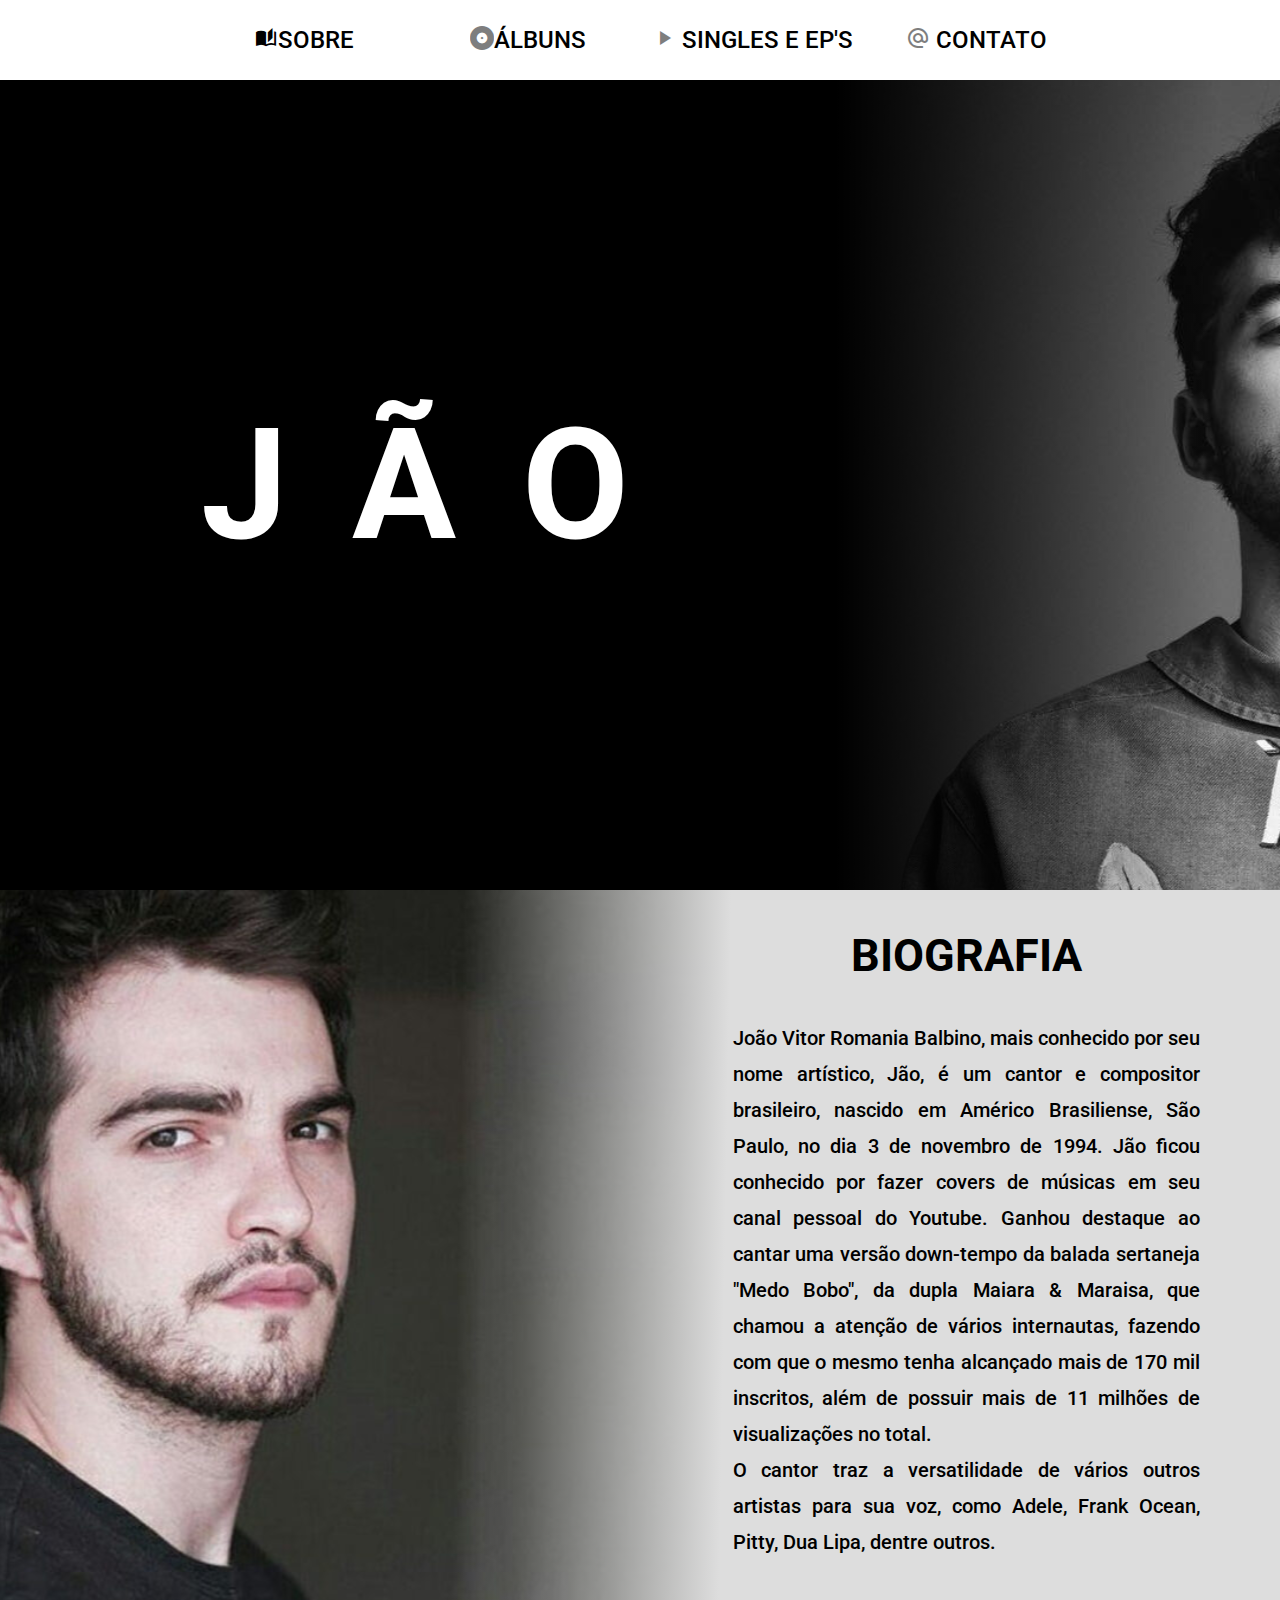
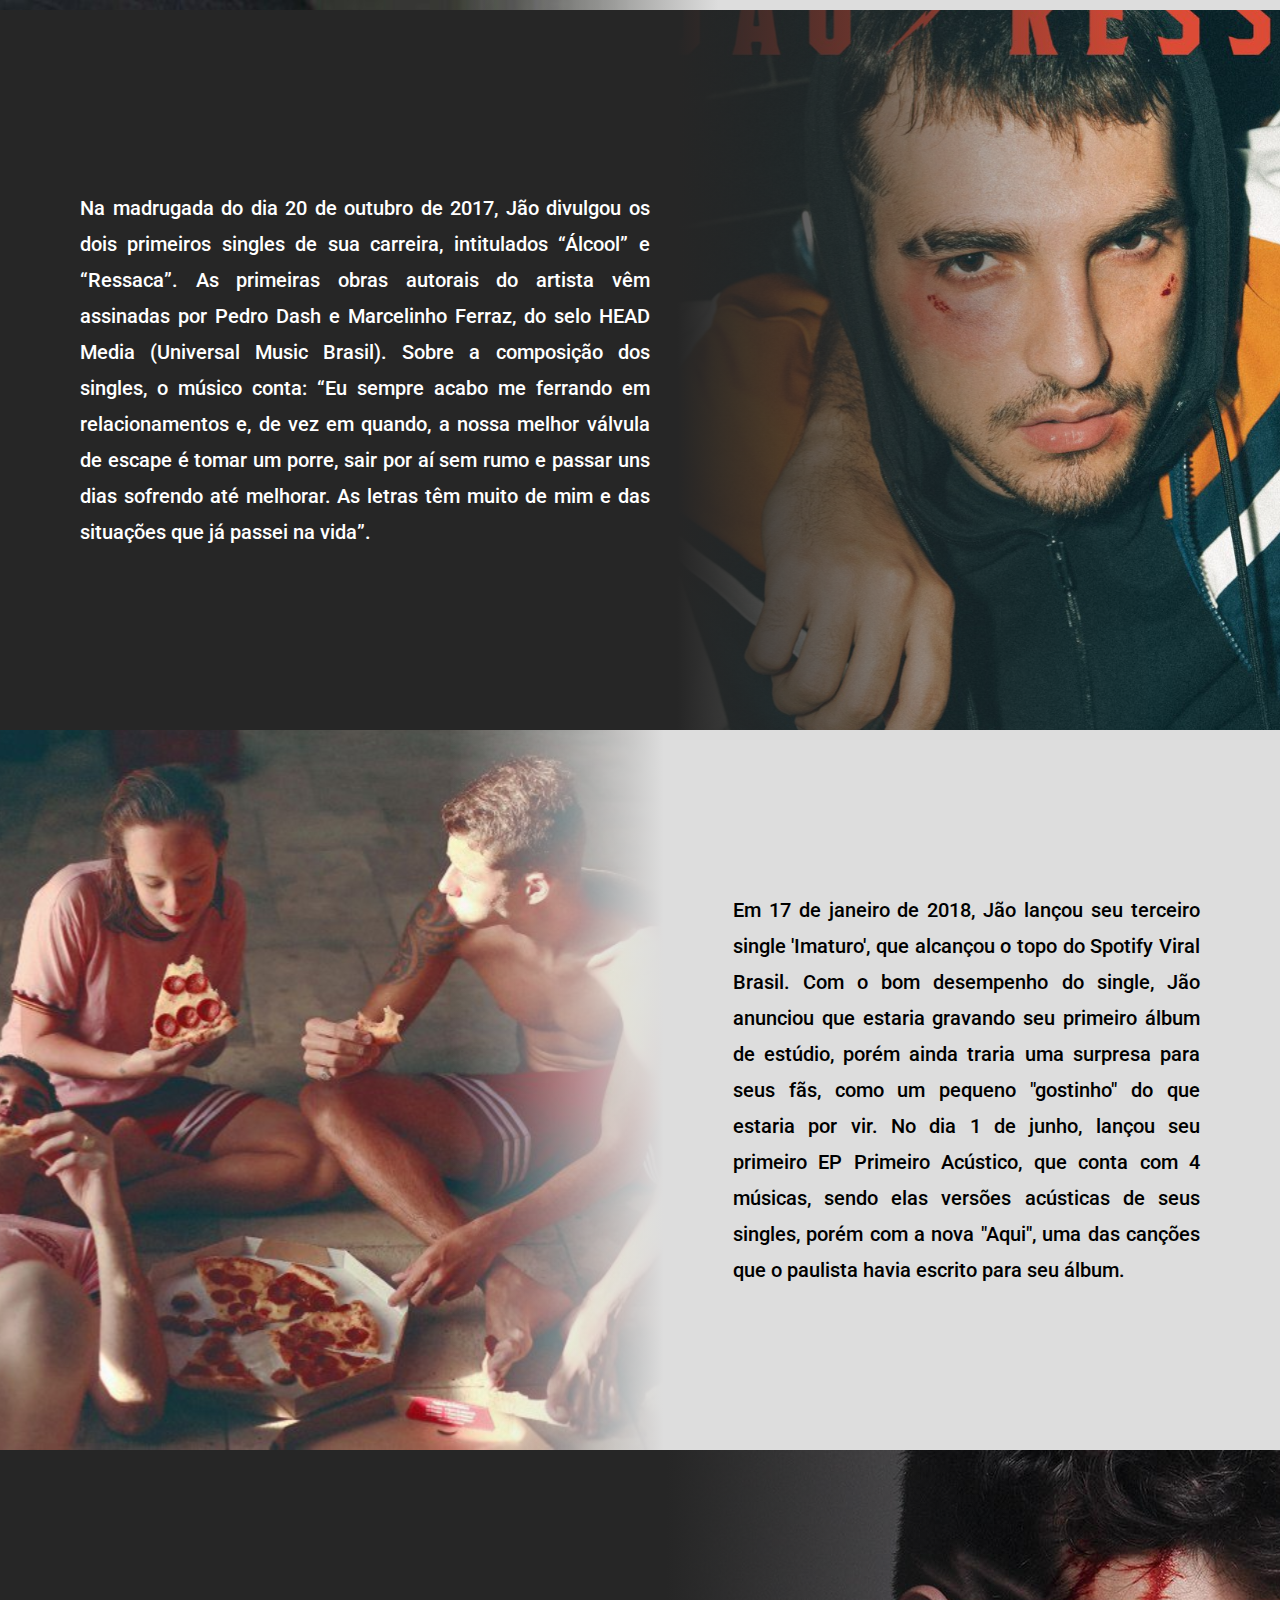
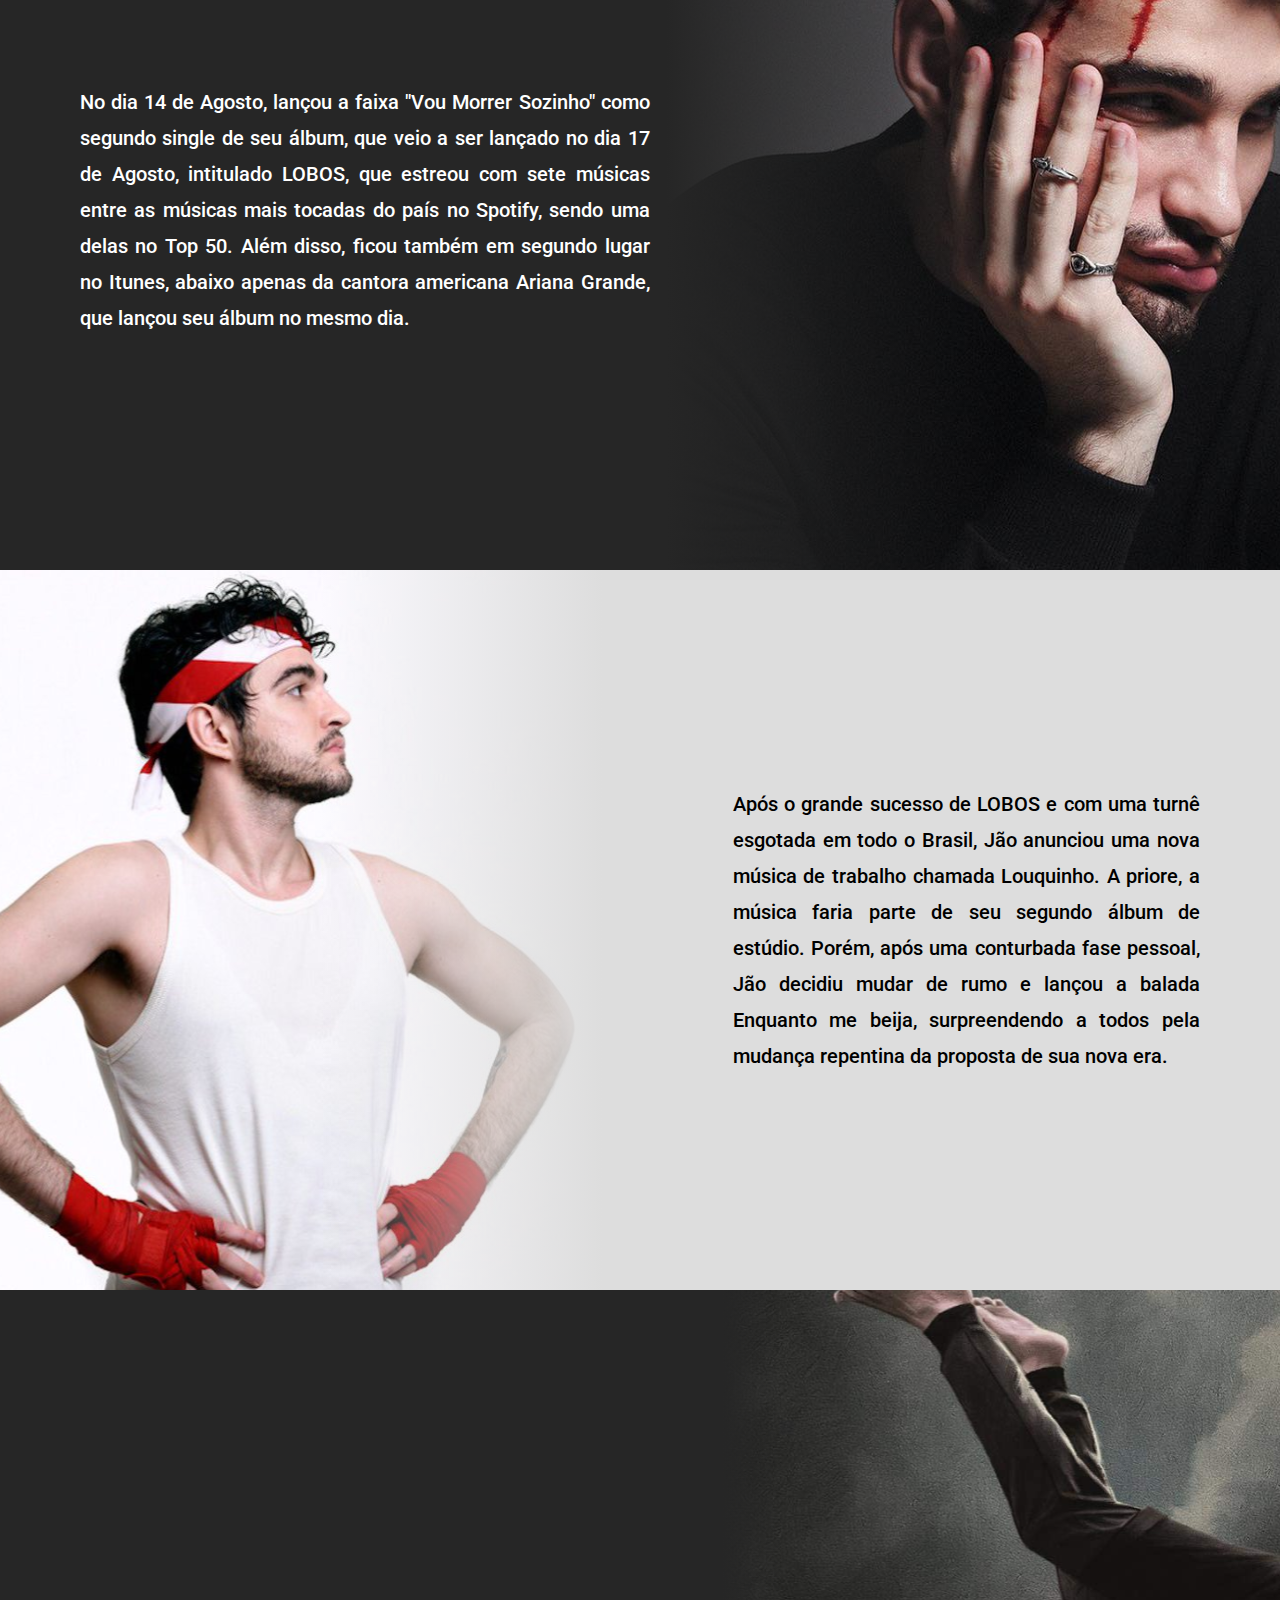
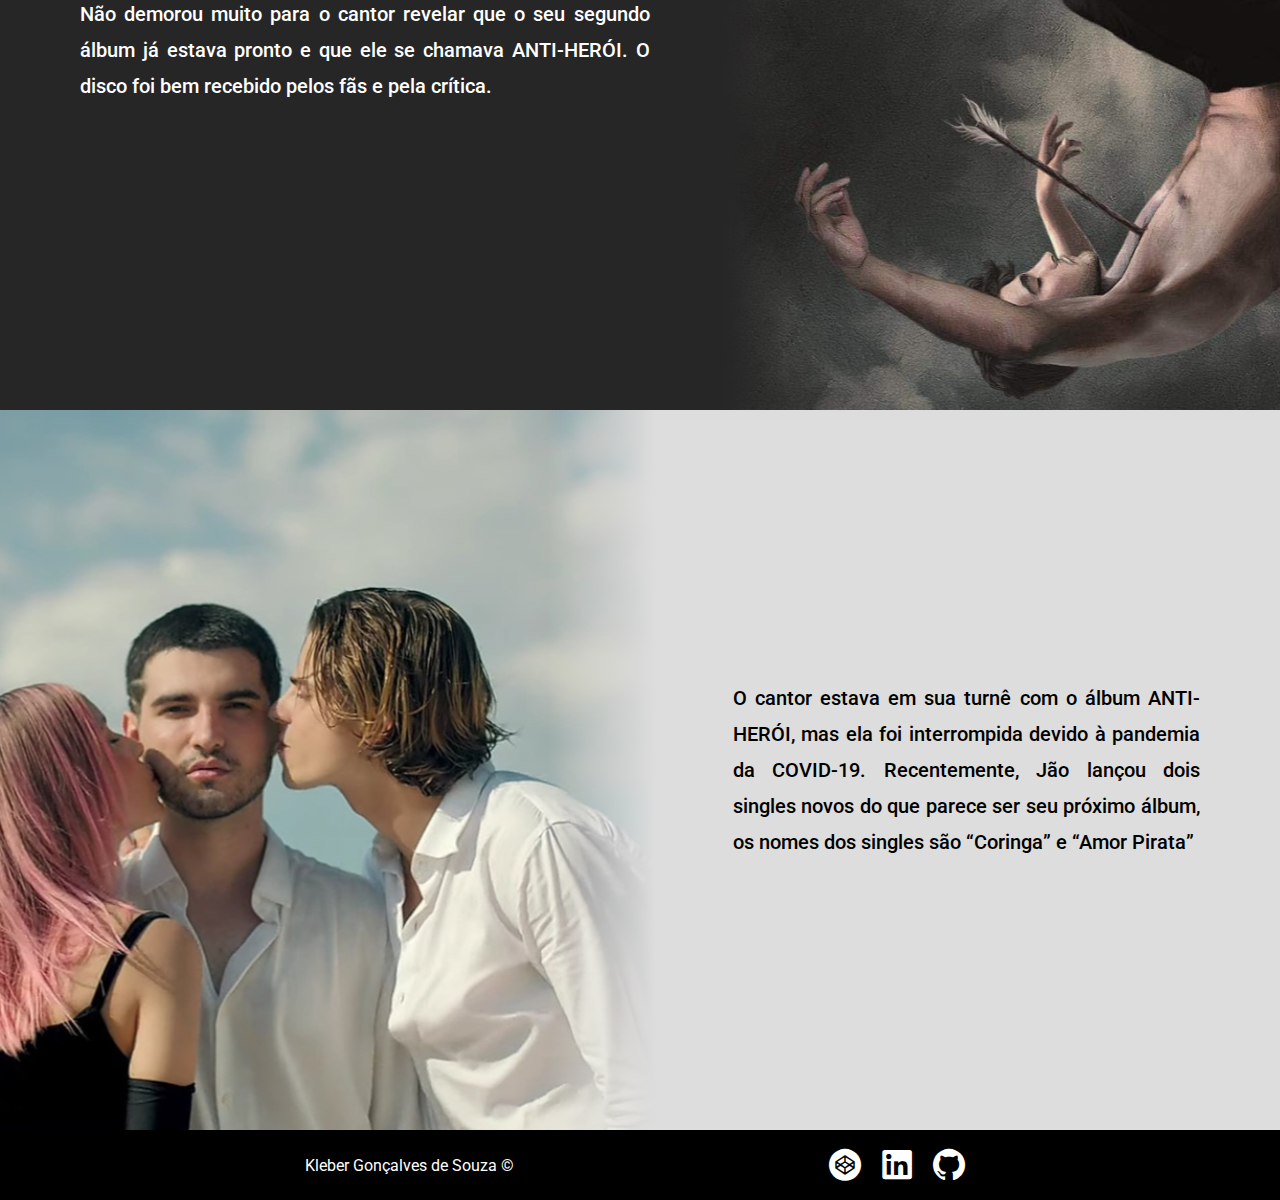
==== Jao/index.html @ b1805557 "Upload Projeto Jao" ====
<!DOCTYPE html>
<html lang="pt-br">

<head>
    <meta charset="UTF-8">
    <meta http-equiv="X-UA-Compatible" content="IE=edge">
    <meta name="viewport" content="width=device-width, initial-scale=1.0">
    <meta name="author" content="Kleber Gonçalves de Souza">

    <link rel="stylesheet" href="assets/Nova pasta/style.css">
    <link rel="stylesheet" href="stylePaginas.css">
    <link rel="stylesheet" href="style.css">
    <title>Jão</title>
    <link rel="preconnect" href="https://fonts.googleapis.com">
    <link rel="preconnect" href="https://fonts.gstatic.com" crossorigin>
    <link href="https://fonts.googleapis.com/css2?family=Roboto:wght@300;500;700&display=swap" rel="stylesheet">
</head>

<body>
    <header>
        <input type="checkbox" id="bt_menu">
        <label for="bt_menu">&#9776;</label>

        <nav id="idHeader">
            <ul>
                <li><a href="index.html">
                        <i class="icon-book-open-page-variant_24px-1"></i>SOBRE</a></li>
                <li><a href="#"><i class="icon-album_24px" style="opacity: 0.5;"></i>ÁLBUNS</a>
                    <ul>
                        <li><a href="lobos.html">LOBOS</a></li>
                        <li><a href="anti_heroi.html">ANTI-HERÓI</a></li>
                    </ul>
                </li>
                <li><a href="#">
                        <i class="icon-play_arrow_24px-1" style="opacity: 0.5;"></i>
                        SINGLES E EP'S
                    </a>
                    <ul>
                        <li><a href="primeiro_acustico.html">PRIMEIRO ACÚSTICO</a></li>
                        <li><a href="singles.html">SINGLES</a></li>
                    </ul>
                </li>
                <li><a href="contato.html">
                        <i class="icon-alternate_email_24px" style="opacity: 0.5;"></i>
                        CONTATO
                    </a></li>
            </ul>
        </nav>
    </header>

    <main id="TagMain">
        <header class="cIndex0">
            <img src="mobile_bckd/Index/HEADER.jpg" id="cMbHeader">
            <h2>JÃO</h2>
        </header>
        <article class="artigos">
            <div id="idIndex1">
                <img src="mobile_bckd/Index/SECTION_MAIN.jpg" id="cMbSection">
                <h3 class="biog">BIOGRAFIA</h3>
                <p class="cIndexImpar">
                    João Vitor Romania Balbino, mais conhecido por seu nome artístico, Jão, é um cantor e compositor
                    brasileiro, nascido em Américo Brasiliense, São Paulo, no dia 3 de novembro de 1994. Jão ficou
                    conhecido
                    por fazer covers de músicas em seu canal pessoal do Youtube. Ganhou destaque ao cantar uma versão
                    down-tempo da balada sertaneja "Medo Bobo", da dupla Maiara & Maraisa, que chamou a atenção de
                    vários
                    internautas, fazendo com que o mesmo tenha alcançado mais de 170 mil inscritos, além de possuir mais
                    de
                    11 milhões de visualizações no total.<br>
                    O cantor traz a versatilidade de vários outros artistas para sua voz, como Adele, Frank Ocean,
                    Pitty,
                    Dua Lipa, dentre outros.
                </p>
            </div>
            <div id="idIndex2">
                <img src="mobile_bckd/Index/SECTION2_MAIN.jpg" id="cMbSection">
                <p class="cIndexPar">
                    Na madrugada do dia 20 de outubro de 2017, Jão divulgou os dois primeiros singles de sua carreira,
                    intitulados “Álcool” e “Ressaca”. As primeiras obras autorais do artista vêm assinadas por Pedro
                    Dash e
                    Marcelinho Ferraz, do selo HEAD Media (Universal Music Brasil). Sobre a composição dos singles, o
                    músico
                    conta: “Eu sempre acabo me ferrando em relacionamentos e, de vez em quando, a nossa melhor válvula
                    de
                    escape é tomar um porre, sair por aí sem rumo e passar uns dias sofrendo até melhorar. As letras têm
                    muito de mim e das situações que já passei na vida”.
                </p>
            </div>
            <div id="idIndex3">
                <img src="mobile_bckd/Index/SECTION3_MAIN.jpg" id="cMbSection">
                <p class="cIndexImpar">
                    Em 17 de janeiro de 2018, Jão lançou seu terceiro single 'Imaturo', que alcançou o topo do Spotify
                    Viral
                    Brasil. Com o bom desempenho do single, Jão anunciou que estaria gravando seu primeiro álbum de
                    estúdio,
                    porém ainda traria uma surpresa para seus fãs, como um pequeno "gostinho" do que estaria por vir. No
                    dia
                    1 de junho, lançou seu primeiro EP Primeiro Acústico, que conta com 4 músicas, sendo elas versões
                    acústicas de seus singles, porém com a nova "Aqui", uma das canções que o paulista havia escrito
                    para
                    seu álbum.
                </p>
            </div>
            <div id="idIndex4">
                <img src="mobile_bckd/Index/SECTION4_MAIN.jpg" id="cMbSection">
                <p class="cIndexPar">
                    No dia 14 de Agosto, lançou a faixa "Vou Morrer Sozinho" como segundo single de seu álbum, que veio
                    a
                    ser lançado no dia 17 de Agosto, intitulado LOBOS, que estreou com sete músicas entre as músicas
                    mais
                    tocadas do país no Spotify, sendo uma delas no Top 50. Além disso, ficou também em segundo lugar no
                    Itunes, abaixo apenas da cantora americana Ariana Grande, que lançou seu álbum no mesmo dia.
                </p>
            </div>
            <div id="idIndex5">
                <img src="mobile_bckd/Index/SECTION5_MAIN.jpg" id="cMbSection">
                <p class="cIndexImpar">
                    Após o grande sucesso de LOBOS e com uma turnê esgotada em todo o Brasil, Jão anunciou uma nova
                    música
                    de trabalho chamada Louquinho. A priore, a música faria parte de seu segundo álbum de estúdio.
                    Porém,
                    após uma conturbada fase pessoal, Jão decidiu mudar de rumo e lançou a balada Enquanto me beija,
                    surpreendendo a todos pela mudança repentina da proposta de sua nova era.
                </p>
            </div>
            <div id="idIndex6">
                <img src="mobile_bckd/Index/SECTION6_MAIN.jpg" id="cMbSection">
                <p class="cIndexPar">
                    Não demorou muito para o cantor revelar que o seu segundo álbum já estava pronto e que ele se
                    chamava
                    ANTI-HERÓI.
                    O disco foi bem recebido pelos fãs e pela crítica.
                </p>
            </div>
            <div id="idIndex7">
                <img src="mobile_bckd/Index/SECTION7_MAIN.jpg" id="cMbSection">
                <p class="cIndexImpar">
                    O cantor estava em sua turnê com o álbum ANTI-HERÓI, mas ela foi interrompida devido à pandemia da
                    COVID-19.
                    Recentemente, Jão lançou dois singles novos do que parece ser seu próximo álbum, os nomes dos
                    singles
                    são “Coringa” e “Amor Pirata”
                </p>
            </div>
        </article>
    </main>
    <footer id="idFooter">
        <span>Kleber Gonçalves de Souza &copy;</span>
        <nav>
            <ul>
                <li><a href="https://codepen.io/Klo_eber" target="_blank"><i class="icon-Vector"></i></a></li>
                <li><a href="https://www.linkedin.com/in/kleber-gon%C3%A7alves-de-souza/" target="_blank"><i
                            class="icon-akar-icons_linkedin-fill"></i></a></li>
                <li><a href="https://github.com/Kloeber-dev " target="_blank"><i
                            class="icon-akar-icons_github-fill"></i></a></li>
            </ul>
        </nav>
    </footer>

</body>

</html>
---- Jao/assets/Nova pasta/style.css ----
@font-face {
  font-family: 'icomoon';
  src:  url('fonts/icomoon.eot?1mp159');
  src:  url('fonts/icomoon.eot?1mp159#iefix') format('embedded-opentype'),
    url('fonts/icomoon.ttf?1mp159') format('truetype'),
    url('fonts/icomoon.woff?1mp159') format('woff'),
    url('fonts/icomoon.svg?1mp159#icomoon') format('svg');
  font-weight: normal;
  font-style: normal;
  font-display: block;
}

[class^="icon-"], [class*=" icon-"] {
  /* use !important to prevent issues with browser extensions that change fonts */
  font-family: 'icomoon' !important;
  speak: never;
  font-style: normal;
  font-weight: normal;
  font-variant: normal;
  text-transform: none;
  line-height: 1;

  /* Better Font Rendering =========== */
  -webkit-font-smoothing: antialiased;
  -moz-osx-font-smoothing: grayscale;
}

.icon-akar-icons_linkedin-fill:before {
  content: "\e900";
  color: #fff;
  font-size: xx-large;
}
.icon-akar-icons_github-fill:before {
  content: "\e901";
  color: #fff;
  font-size: xx-large;
}
.icon-Vector:before {
  content: "\e902";
  color: #fff;
  font-size: xx-large;
}

.icon-book-open-page-variant_24px-1:before {
  content: "\e903";
}

.icon-album_24px-1:before {
  content: "\e904";
}

.icon-play_arrow_24px-1:before {
  content: "\e905";
}
.icon-album_24px:before {
  content: "\e906";
}
.icon-alternate_email_24px:before {
  content: "\e907";
}
.icon-book-open-page-variant_24px:before {
  content: "\e908";
}
.icon-gg_smile-no-mouth:before {
  color: black;
  justify-content: center;
  background-color: #c4c4c4c4;
  border-radius: 100%;
  font-size: xxx-large;
  content: "\e909";
}

input[type="radio"]:checked + label {
  color: black;
  justify-content: center;
  background-color: #c4c4c4c4;
  border-radius: 100%;
  font-size: xxx-large;
  content: "\e909";
}

.icon-gg_smile-no-mouth:hover {
  box-shadow: 1px 5px 4px rgba(255, 240, 0, 0.25);
  color: black;
  justify-content: center;
  background-color: #c4c4c4c4;
  border-radius: 100%;
  font-size: xxx-large;
  content: "\e909";
  transition: 0.4s;
}

input[type="radio"]:checked + label[for="avaliacao3"] {
  box-shadow: 1px 5px 4px rgba(255, 240, 0, 0.25);
}

.icon-gg_smile-none:before {
  color: black;
  background-color: #c4c4c4c4;
  border-radius: 100%;
  font-size: xxx-large;
  content: "\e90a";
}

.icon-gg_smile-none:hover {
  box-shadow: 1px 5px 4px rgba(255, 184, 1, 0.25);
  color: black;
  background-color: #c4c4c4c4;
  border-radius: 100%;
  font-size: xxx-large;
  content: "\e90a";
  transition: 0.4s;
}

input[type="radio"]:checked + label[for="avaliacao2"] {
  box-shadow: 1px 5px 4px rgba(255, 184, 1, 0.25);
}

.icon-gg_smile-sad:before {
  color: black;
  background-color: #c4c4c4c4;
  border-radius: 100%;
  font-size: xxx-large;
  content: "\e90b";
}

.icon-gg_smile-sad:hover{
  box-shadow: 1px 5px 4px rgba(255, 0, 0, 0.25);
  color: black;
  background-color: #c4c4c4c4;
  border-radius: 100%;
  font-size: xxx-large;
  content: "\e90b";
  transition: 0.4s;
}


input[type="radio"]:checked + label[for="avaliacao1"] {
  box-shadow: 1px 5px 4px rgba(255, 0, 0, 0.25);
}

.icon-la_smile-solid:before {
  color: black;
  background-color: #c4c4c4c4;
  border-radius: 100%;
  font-size: xxx-large;
  content: "\e90c";
}

.icon-la_smile-solid:hover {
  box-shadow: 1px 5px 4px rgba(0, 175, 255, 0.25);
  color: black;
  background-color: #c4c4c4c4;
  border-radius: 100%;
  font-size: xxx-large;
  content: "\e90c";
  transition: 0.4s;
}

input[type="radio"]:checked + label[for="avaliacao4"] {
  box-shadow: 1px 5px 4px rgba(0, 175, 255, 0.25);
}

.icon-la_smile-wink:before {
  color: black;
  background-color: #c4c4c4c4; 
  border-radius: 100%;
  font-size: xxx-large;
  content: "\e90d";
}

.icon-la_smile-wink:hover {
  box-shadow: 1px 5px 4px rgba(15, 255, 144, 0.25);
  color: black;
  background-color: #c4c4c4c4; 
  border-radius: 100%;
  font-size: xxx-large;
  content: "\e90d";
  transition: 0.4s;
}

input[type="radio"]:checked + label[for="avaliacao5"] {
  box-shadow: 1px 5px 4px rgba(15, 255, 144, 0.25);
}

.icon-play_arrow_24px:before {
  content: "\e90e";
}
---- Jao/stylePaginas.css ----
/* BACKGROUNDS----------------------------- */

/* INDEX----------------------------------- */
.cIndex0 {
    min-height: 90vh;
    width: 100%;
    /* adicionando imagem de fundo */
    background: url('index_background/HEADER_MAIN.svg');
    background-size: cover;
    background-repeat: no-repeat;
}

#idIndex1{
    min-height: 80vh;
    width: 100%;
    background: url('index_background/SECTION_MAIN.svg');
    background-size: cover;
    background-repeat: no-repeat;
}

#idIndex2{
    min-height: 80vh;
    width: 100%;
    background: url('index_background/SECTION2_MAIN.svg');
    background-size: cover;
    background-repeat: no-repeat;
}

#idIndex3{
    min-height: 80vh;
    width: 100%;
    background: url('index_background/SECTION3_MAIN.svg');
    background-size: cover;
    background-repeat: no-repeat;
}

#idIndex4{
    min-height: 80vh;
    width: 100%;
    background: url('index_background/SECTION4_MAIN.svg');
    background-size: cover;
    background-position: 20%;
    background-repeat: no-repeat;
}

#idIndex5{
    min-height: 80vh;
    width: 100%;
    background: url('index_background/SECTION5_MAIN.svg');
    background-size: cover;
    background-repeat: no-repeat;
}

#idIndex6{
    min-height: 80vh;
    width: 100%;
    background: url('index_background/SECTION6_MAIN.svg');
    background-size: cover;
    background-repeat: no-repeat;
}

#idIndex7{
    min-height: 80vh;
    width: 100%;
    background: url('index_background/SECTION7_MAIN.svg');
    background-size: cover;
    background-repeat: no-repeat;
}

/* LOBOS---------------------- */
.lTitulo {
    min-height: 90vh;
    width: 100%;
    background: url('lobos_background/HEADER.svg');
    background-size: cover;
    background-repeat: no-repeat;
}

.lFaixa1 {
    min-height: 90vh;
    width: 100%;
    background: url('lobos_background/SECTION1_VOU_MORRER_SOZINHO.svg');
    background-size: cover;
    background-repeat: no-repeat;
}

.lFaixa2 {
    min-height: 90vh;    
    width: 100%;
    background: url('lobos_background/SECTION2_ME_BEIJA_COM_RAIVA.svg');
    background-size: cover;
    background-position: 40%;
    background-repeat: no-repeat;
}

.lFaixa3 {
    min-height: 90vh;    
    width: 100%;
    background: url('lobos_background/SECTION3_LINDO_DEMAIS.svg');
    background-size: cover;
    background-repeat: no-repeat;
}

.lFaixa4 {
    min-height: 90vh;    
    width: 100%;
    background: url('lobos_background/SECTION4_IMATURO.svg');
    background-size: cover;
    background-position: 40%;
    background-repeat: no-repeat;
}

.lFaixa5 {
    min-height: 90vh;    
    width: 100%;
    background: url('lobos_background/SECTION5_AINDA_TE_AMO.svg');
    background-size: cover;
    background-repeat: no-repeat;
}

.lFaixa6 {
    min-height: 90vh;    
    width: 100%;
    background: url('lobos_background/SECTION6_A_RUA.svg');
    background-size: cover;
    background-position: 40%;
    background-repeat: no-repeat;
}

.lFaixa7 {
    min-height: 90vh;    
    width: 100%;
    background: url('lobos_background/SECTION7_LOBOS.svg');
    background-size: cover;
    background-repeat: no-repeat;
}

.lFaixa8 {
    min-height: 90vh;    
    width: 100%;
    background: url('lobos_background/SECTION8_EU_QUERO_SER_COMO_VOCÊ.svg');
    background-size: cover;
    background-position: 40%;
    background-repeat: no-repeat;
}

.lFaixa9 {
    min-height: 90vh;    
    width: 100%;
    background: url('lobos_background/SECTION9_AQUI.svg');
    background-size: cover;
    background-repeat: no-repeat;
}

.lFaixa10 {
    min-height: 90vh;    
    width: 100%;
    background: url('lobos_background/SECTION10_MONSTROS.svg');
    background-size: cover;
    background-position: 40%;
    background-repeat: no-repeat;
}

.lFaixa11 {
    min-height: 90vh;    
    width: 100%;
    background: url('lobos_background/SECTION11_FIM_DO_MUNDO.svg');
    background-size: cover;
    background-repeat: no-repeat;
}

.lFaixa12 {
    min-height: 90vh;    
    width: 100%;
    background: url('lobos_background/SECTION12_RESSACA.svg');
    background-size: cover;
    background-position: 40%;
    background-repeat: no-repeat;
}

/* ANTI-HEROI---------------------- */
.ahTitulo {
    min-height: 90vh;
    width: 100%;
    background: url('antiHeroi_background/HEADER.svg');
    background-size: cover;
    background-repeat: no-repeat;
}

.ahFaixa1 {
    min-height: 80vh;
    width: 100%;
    background: url('antiHeroi_background/SECTION1_A_ÚLTIMA_NOITE.svg');
    background-size: cover;
    background-repeat: no-repeat;
}

.ahFaixa2 {
    min-height: 80vh;
    width: 100%;
    background: url('antiHeroi_background/SECTION2_TRISTE_PRA_SEMPRE.svg');
    background-size: cover;
    background-repeat: no-repeat;
}

.ahFaixa3 {
    min-height: 80vh;
    width: 100%;
    background: url('antiHeroi_background/SECTION3_ENQUANTO_ME_BEIJA.svg');
    background-size: cover;
    background-repeat: no-repeat;
}

.ahFaixa4 {
    min-height: 80vh;
    width: 100%;
    background: url('antiHeroi_background/SECTION4_ESSA_EU_FIZ_PRO_NOSSO_AMOR.svg');
    background-size: cover;
    background-repeat: no-repeat;
}

.ahFaixa5 {
    min-height: 80vh;
    width: 100%;
    background: url('antiHeroi_background/SECTION5_FIM_DE_FESTA.svg');
    background-size: cover;
    background-repeat: no-repeat;
}

.ahFaixa6 {
    min-height: 80vh;
    width: 100%;
    background: url('antiHeroi_background/SECTION6_BARCELONA.svg');
    background-size: cover;
    background-repeat: no-repeat;
}

.ahFaixa7 {
    min-height: 80vh;
    width: 100%;
    background: url('antiHeroi_background/SECTION7_VOCE_VAI_ME_DESTRUIR.svg');
    background-size: cover;
    background-repeat: no-repeat;
}

.ahFaixa8 {
    min-height: 80vh;
    width: 100%;
    background: url('antiHeroi_background/SECTION8_VSF.svg');
    background-size: cover;
    background-repeat: no-repeat;
    background-position: 30%;
}

.ahFaixa9 {
    min-height: 80vh;
    width: 100%;
    background: url('antiHeroi_background/SECTION9_HOTEL_SAN_DIEGO.svg');
    background-size: cover;
    background-repeat: no-repeat;
}

.ahFaixa10 {
    min-height: 80vh;
    width: 100%;
    background: url('antiHeroi_background/SECTION10\ _NOTADEVOZ8.svg');
    background-size: cover;
    background-repeat: no-repeat;
}

/* PRIMEIRO ACÚSTICO---------------------- */
.paTitulo {
    min-height: 90vh;
    width: 100%;
    background: url('primeiroAcustico_background/HEADER.svg');
    background-size: cover;
    background-repeat: no-repeat;
}

.paFaixa1 {
    min-height: 80vh;
    width: 100%;
    background: url('primeiroAcustico_background/SECTION1_AQUI.svg');
    background-size: cover;
    background-repeat: no-repeat;
}

.paFaixa2 {
    min-height: 80vh;
    width: 100%;
    background: url('primeiroAcustico_background/SECTION2_ALCOOL.svg');
    background-size: cover;
    background-repeat: no-repeat;
}

.paFaixa3 {
    min-height: 80vh;
    width: 100%;
    background: url('primeiroAcustico_background/SECTION3_RESSACA.svg');
    background-size: cover;
    background-repeat: no-repeat;
}

.paFaixa4 {
    min-height: 80vh;
    width: 100%;
    background: url('primeiroAcustico_background/SECTION4_IMATURO.svg');
    background-size: cover;
    background-repeat: no-repeat;
}

.sTitulo {
    min-height: 90vh;
    width: 100%;
    background: url('singles_background/HEADER.svg');
    background-size: cover;
    background-repeat: no-repeat;
}

.sFaixa1 {
    min-height: 90vh;
    width: 100%;
    background: url('singles_background/SECTION1_AMOR_PIRATA.svg');
    background-size: cover;
    background-repeat: no-repeat;
}

.sFaixa2 {
    min-height: 90vh;
    width: 100%;
    background: url('singles_background/SECTION2_CORINGA.svg');
    background-position: 50%;
    background-size: cover;
    background-repeat: no-repeat;
}

.sFaixa3 {
    min-height: 90vh;
    width: 100%;
    background: url('singles_background/SECTION3_CODINOME.svg');
    background-size: cover;
    background-position: 70%;
    background-repeat: no-repeat;
}

.sFaixa4 {
    min-height: 90vh;
    width: 100%;
    background: url('singles_background/SECTION4_ME_LIGA.svg');
    background-size: cover;
    background-position: 40%;
    background-repeat: no-repeat;
}

.sFaixa5 {
    min-height: 90vh;
    width: 100%;
    background: url('singles_background/SECTION5_LOUQUINHO.svg');
    background-size: cover;
    background-repeat: no-repeat;
}

.sFaixa6 {
    min-height: 80vh;
    width: 100%;
    background: url('singles_background/SECTION6_ALCOOL.svg');
    background-size: cover;
    background-repeat: no-repeat;
}

.sFaixa7 {
    min-height: 90vh;
    width: 100%;
    background: url('singles_background/SECTION7_DANÇA_PRA_MIM.svg');
    background-size: cover;
    background-repeat: no-repeat;
}

/* IMAGENS-ESCONDIDAS */
#cMbHeader, #cMbSection, .imagensmobile {
    visibility: hidden;
    position: fixed;
    z-index: -100;
}

/* RESPONSIVIDADE------------------------------------ */

@media(max-width: 900px) {
    main header.cIndex0 {
        background-position: 40%;
    }
    
    #idIndex1{
        background-size: cover;
        background-position: 40%;
    }
    
    #idIndex2{
        background-size: cover;
        background-position: 40%;
    }
    
    #idIndex3{
        background-size: cover;
        background-position: 40%;
    }
    
    #idIndex4{
        background-size: cover;
        background-position: 40%;
    }
    
    #idIndex5{
        background-size: cover;
        background-position: 40%;
    }
    
    #idIndex6{
        background-size: cover;
        background-position: 40%;
    }
    
    #idIndex7{
        background-size: cover;
        background-position: 40%;
    }
    
    /* LOBOS---------------------- */
    .lTitulo {
        background-size: cover;
        background-position: 40%;
    }
    
    .lFaixa1 {
        background-size: cover;
        background-position: 20%;
    }
    
    .lFaixa2 {
        background-size: cover;
        background-position: 60%;
    }
    
    .lFaixa3 {
        background-size: cover;
        background-position: 20%;
    }
    
    .lFaixa4 {
        background-size: cover;
        background-position: 60%;
    }
    
    .lFaixa5 {
        background-size: cover;
        background-position: 40%;
    }
    
    .lFaixa6 {
        background-size: cover;
        background-position: 60%;
    }
    
    .lFaixa7 {
        background-size: cover;
        background-position: 40%;
    }
    
    .lFaixa8 {
        background-size: cover;
        background-position: 40%;
    }
    
    .lFaixa9 {
        background-size: cover;
        background-position: 40%;
    }
    
    .lFaixa10 {
        background-size: cover;
        background-position: 40%;
    }
    
    .lFaixa11 {
        background-size: cover;
        background-position: 40%;
    }
    
    .lFaixa12 {
        background-size: cover;
        background-position: 60%;
    }
    
    /* ANTI-HEROI---------------------- */
    .ahTitulo {
        background-size: cover;
        background-position: 30%;
    }
    
    .ahFaixa1 {
        min-height: 95vh;
        background-size: cover;
        background-position: 40%;
    }
    
    .ahFaixa2 {
        min-height: 80vh;
        background-size: cover;
        background-position: 80%;
    }
    
    .ahFaixa3 {
        min-height: 95vh;
        background-size: cover;
        background-position: 40%;
    }
    
    .ahFaixa4 {
        min-height: 95vh;
        background-size: cover;
        background-position: 60%;
    }
    
    .ahFaixa5 {
        min-height: 95vh;
        background-size: cover;
        background-position: 30%;
    }
    
    .ahFaixa6 {
        min-height: 95vh;
        background-size: cover;
        background-position: 60%;
    }
    
    .ahFaixa7 {
        min-height: 95vh;
        background-size: cover;
        background-position: 40%;
    }
    
    .ahFaixa8 {
        min-height: 95vh;
        background-size: cover;
        background-position: 60%;
    }
    
    .ahFaixa9 {
        min-height: 95vh;
        background-size: cover;
        background-position: 40%;
    }
    
    .ahFaixa10 {
        min-height: 95vh;
        background-size: cover;
        background-position: 60%;
    }
    
    /* PRIMEIRO ACÚSTICO---------------------- */
    .paTitulo {
        background-size: cover;
        background-position: 40%;
    }
    
    .paFaixa1 {
        background-size: cover;    
        background-position: 40%;
    }
    
    .paFaixa2 {
        background-size: cover;
        background-position: 50%;
    }
    
    .paFaixa3 {
        background-size: cover;
        background-position: 20%;
    }
    
    .paFaixa4 {
        background-size: cover;
        background-position: 60%;
    }

    .sTitulo {
        background-size: cover;
        background-position: 40%;
    }
    
    .sFaixa1 {
        min-height: 95vh;
        background-size: cover;
        background-position: 40%;
    }
    
    .sFaixa2 {
        min-height: 95vh;
        background-size: cover;
        background-position: 60%;
    }
    
    .sFaixa3 {
        min-height: 95vh;
        background-size: cover;
        background-position: 40%;
    }
    
    .sFaixa4 {
        min-height: 95vh;
        background-size: cover;
        background-position: 60%;
    }
    
    .sFaixa5 {
        min-height: 95vh;
        background-size: cover;
        background-position: 40%;
    }
    
    .sFaixa6 {
        min-height: 95vh;
        background-size: cover;
        background-position: 60%;
    }
    
    .sFaixa7 {
        min-height: 95vh;
        background-size: cover;
        background-position: 30%;
    }   

}

@media(min-width: 900px) {
    #idIndex1{
        background-position: 40%;
    }

    #idIndex2{
        background-position: 40%;
    }

    #idIndex3{
        background-position: 40%;
    }

    #idIndex4{
        background-position: 40%;
    }
    #idIndex5{
        background-position: 40%;
    }
    #idIndex6{
        background-position: 40%;
    }
    #idIndex7{
        background-position: 40%;
    }
}

@media(min-width: 0px) and (max-width:480px) {
    .lTitulo, .ahTitulo, .paTitulo, .sTitulo, .cIndex0 {
        min-height: fit-content;
    }

    h2.TituloPA{
        transform: scale(0.4);
    }

    main header.cIndex0, #TagMain article div, main#mainDisco div{
        background: transparent;
        display: block;
    }
    img#cMbHeader, #cMbSection, .imagensmobile{
        visibility: visible;
        display: block;
        z-index: 1;
        position: relative;
        width: 100%;
    }
}

@media(min-width: 481px) and (max-width:769px){
    .lTitulo, .ahTitulo, .paTitulo, .sTitulo, .cIndex0 {
        min-height: fit-content;
    }

    h2.TituloPA{
        transform: scale(0.8);
    }

    main header.cIndex0, #TagMain article div{
        background: transparent;
        display: block;
    }

    img#cMbHeader, #cMbSection{
        visibility: visible;
        display: block;
        z-index: 1;
        position: relative;
        width: 100%;
    }
}
---- Jao/style.css ----
* {
    margin: 0;
    padding: 0;
    box-sizing: border-box;
}

body {
    font-family: 'Roboto', sans-serif;
    background-color: white;
}

/* HEADER---------------------------------- */
#idHeader {
    background-color: white;
    color: black;
    width: 100%;
    height: 5rem;
    font-size: 1.5rem;
    display: flex;
    align-items: center;
    font-weight: 500;
    justify-content: space-evenly;
}

#idHeader ul {
    z-index: 100;
    list-style: none;
    position: relative;
}

#idHeader ul li {
    width: 14rem;
    float: left;
}

#idHeader a {
    color: black;
    padding: 0.3125rem;
    display: block;
    text-decoration: none;
    text-align: center;
    background-color: white;
}

#idHeader ul ul {
    position: absolute;
    visibility: hidden;
}

#idHeader ul li:hover ul {
    visibility: visible;
}

#idHeader ul ul li {
    float:none;
    border-bottom: solid 1px #CDCDCD;
}

#idHeader ul ul li a:hover{
    background-color: #6c6a6a;
    color: white;
    transition: 0.2s;
}

label[for="bt_menu"] {
    padding: 0.3125rem;
    color: #000;
    text-align: center;
    font-size: 1.875rem;
    cursor: pointer;
    width: 3.125rem;
    height: 3.125rem;
}

#bt_menu {
    display: none;
}

label[for="bt_menu"]{
    display: none;
}



/* MAIN-------------------------- */

/* DISCOS */
main#mainDisco {
    color: white;  
    font-size: 0.7rem;
    font-weight: 500;
    text-align: justify;
}

main#mainDisco h3{
    margin-bottom: 1rem;
    font-size: 1.5rem;
}

div section.FaixaImpar, div section.FaixaPar {
    width: 50%;
}

div section.FaixaImpar {
    margin-right: 4rem;
    align-self: flex-end;
}

.FaixaImpar article {
    display: flex;
    justify-content: center;
    align-items: center;
}

.FaixaImpar {
    display: flex;
    flex-direction: column;
    justify-content:  center;
    align-items: center;
}
 
.FaixaPar {
    display: flex;
    flex-direction: column;
    justify-content:  center;
    align-items: center;
    margin-left: 6rem;
}

iframe {
    margin-top: 0.5rem;
    height: 5rem;
    width: 90%;
}

/* TEXTOS----------------------------- */
#TagMain, #mainDisco{
    line-height: 180%;
    text-align: justify;
}

#TagMain {
    font-weight: 500;
}

div, .cIndex0 {
    display: flex;
    flex-direction: column;
    flex-wrap: wrap;
    justify-content:  center;
}

/* TÍTULOS */
h2{
    margin-left: 1rem;
    width: 50%;
    text-align: center;
}

/* TÍTULO PRIMEIRO ACÚSTICO */
.TituloPA{
    margin-left: 4rem;
}

/* TÍTULO BIOGRAFIA */
h3.biog {
    margin-bottom: 1rem;
    font-size: 2.81rem;
    text-align: center;
}

/* TÍTULO INDEX */
.cIndex0 h2 {
    letter-spacing: 0.43em;
    font-weight: bold;
    font-size: 9.675rem;
    margin-left: 8rem;
    color: white;
}

/* INDEX (sobre) */

.cIndexPar {
    width: 47%;
    color: white;
    margin-left: 4rem;
}

h3.biog, .cIndexImpar {
    width: 39%;
    align-self: flex-end;
    color: black;
    margin-right: 4rem;
}

/* FOOTER-------------------- */
#idFooter {
    height: 4.375rem;
    background-color: black;
    color:white;
    display: flex;
    align-items: center;
    justify-content: space-evenly;
}

#idFooter ul {
    list-style: none;
    float: left;
}

#idFooter ul li {
    position:relative;
    float: left;
}

#idFooter ul li a {
    color:white;
    padding: 0.3125rem 0.625rem;
    display: block;

    text-decoration: none;
}

/* CONTATO-------------------- */
.bodyContato{
    height: 100vh;
    min-width: 436px;
}

.mainContato {
    display: flex;
    background-color: #DDDDDD;
    justify-content: center;
}

form {
    position: relative;
    margin:  3rem 8.437rem;
    width: 100%;
    color: white;
    background-color: #262626;
    border-radius: 7px;
    display: flex;
    justify-content: center;
}

input {
    width: 100%;
    color: black;
    background-color: white;
    height: 2rem;
    border-style: none;
    border-radius: 5px;
}

input[type="text"]{
    width: 100%;
}

input[type="email"], textarea  {
    width: 100%;
}

#contato span {
    font-weight: 900;
    font-style: normal;
    letter-spacing: 0.395em;
    line-height: 214%;
    font-size: 2.25rem;
    display: flex;
    justify-content: center;
}

fieldset {
    line-height: 200%;
    border-style: none;
    width: 80%;
}

fieldset#contato {
    padding: 2rem;
}

.nomesobrenome fieldset {
    width: 49%;
}

.nomesobrenome {
    border: 4rem;
    width: 100%;
    display: flex;
    flex-direction: row;
    flex-wrap: nowrap;
    justify-content: space-between;
    line-height: 200%;
}

.avaliacaobotoes {
    margin-top: 1rem;
    margin-bottom: 1rem;
    border: 4rem;
    width: 100%;
    display: flex;
    flex-direction: row;
    flex-wrap: nowrap;
    align-items: center;
    justify-content: space-between;
    line-height: 200%;
}

.avaliacao {
    display: flex;
    flex-direction: row;
    flex-wrap: nowrap;
    align-items: center;
    justify-content: space-evenly;
    line-height: 200%;
}

input[type="reset"], input[type="submit"]{
    color: black;
    background-color: white;
    font-family: Roboto;
    font-style: normal;
    font-weight: normal;
    font-size: 1.1rem;
    line-height: 128.69%;
    /* or 31px */
    text-align: center;
    box-shadow: 2px 5px 8px rgba(255, 255, 255, 0.25);
    border-radius: 7.42857px;
    width: 8rem;
    height: 2.5rem;
}

input[type="reset"]:hover, input[type="submit"]:hover{
    transition: 0.3s;
    transform: scale(1.2);
}

::placeholder {
    font-family: "Roboto", sans-serif;
    padding-left: 1rem;
}

/* RESPONSIVIDADE-------------------- */

@media(max-width: 900px) {
    label[for="bt_menu"]{
        display: block;
    }
    #bt_menu:checked ~ #idHeader{
        display: block;
        margin-left: 0;
    }
    #idHeader{
        margin-top: 0.3125rem;
        margin-left: -100%;
        border:0;
        transition: all .4s;
    }
    #idHeader ul li {
        width: 100%;
        float: none;
    }
    #idHeader ul ul {
        position: static;
        overflow: hidden;
        max-height: 0;
        transition: all .4s;
    }

    #idHeader ul li:hover ul {
        height: auto;
        max-height: 12.5rem;
    }

    iframe {
        margin-top: 0.5rem;
        height: 5rem;
        width: 90%;
    }

    .FaixaImpar article {
        display: flex;
        justify-content: center;
        align-items: center;
        margin-right: 4rem;
    }

    main#mainDisco h3 {
        font-size: 1rem;
    }
    
    .FaixaImpar {
        justify-content:  flex-end;
        align-items: flex-start;
        align-self: flex-end;
        text-align: justify;
    }

    div section.FaixaImpar {
        margin-right: 0;
    }
    
    .FaixaPar {
        justify-content:  center;
        align-items: flex-start;
        margin-left: 3rem;
        text-align: justify;
    }

    .TituloPA, div h2{
        margin-left: 0rem;
        transform: scale(0.8);
    }

    .nomesobrenome {
        flex-direction: column;
        flex-wrap: wrap;
    }

    textarea {
        background: #FFFFFF;
        border: 1px solid #000000;
        border-radius: 10px; 
        height: 13rem;
        width: 100%;
        padding-left: 20px;
        padding-top: 10px;
    }

    input {
        background: #FFFFFF;
        border: 1px solid #000000;
        border-radius: 10px; 
        height: 2.5rem;
        width: 100%;
        padding-left: 20px;
    }   
    label {
        font-size: clamp(1.4em, 1.25vw, 2em);
    }
    textarea:focus, input:focus, select:focus {
        box-shadow: 0 0 0 0;
        outline: 0;
    } 

    input[type="reset"], input[type="submit"]{
        transform: scale(0.8);
    }

    .nomesobrenome fieldset {
        width: 100%;
    }

    .cIndexImpar, .cIndexPar{
        font-size: 0.9rem;
    }
    
    h3.biog {
        font-size: 2rem;
    }
}

@media(min-width: 0px) and (max-width:769px) {
    div, .cIndex0 {
        height: fit-content;
        /* display: block; */
        width:100vw;
    }

    div {
        padding-bottom: 1rem;
    }

    h2.TituloPA {
        transform: scale(0.4);
        display: block;
    }

    .cIndex0 h2 {
        font-size: 6rem;
        margin: 0;
        background-color: rgb(31, 30, 30);
        width: 100%;
        line-height: normal;
        letter-spacing: 0.43rem;
    }

    main header.cIndex0, #mainDisco header {
        height: unset;
    }

    div section.FaixaImpar, div section.FaixaPar {
        width: 100%;
    }

    .FaixaImpar h3, .FaixaPar h3{
        align-self: center;
        padding-top: 1rem;
    }

    main#mainDisco h3{
        margin: 0;
    }

    div#Titulo h2 img{
        display: block;
        width: 100vw;
    }

    div.lTitulo {
        height: 100%;
    }

    .cIndexImpar, .cIndexPar, section.FaixaPar h3 + article p, section.FaixaImpar h3 + article p{
        position: relative;
        display: block;
        margin: 0;
        height: fit-content;
        padding: 1rem 2rem 1rem 2rem;
        width: 100vw;
    }

    .cIndexImpar, .cIndexPar {
        color: black;
    }

    .FaixaPar, .FaixaImpar {
        height: fit-content;
        position: relative;
        color: white;
    }

    h3.biog, .cIndexImpar, .FaixaImpar, .FaixaPar{
        width: 100%;
        margin: 0;
    }

    body #mainDisco {
        background-color: black;
    }

    h3.biog {
        padding-top:1rem;
        font-size: 2.3rem;
    }

    iframe {
        display: block;
        width: 90vw;
        align-self: center;
    }

    
    .nomesobrenome {
        flex-direction: column;
        flex-wrap: wrap;
    }

    form {
        position: relative;
    }

    .avaliacao, .avaliacaobotoes, .nomesobrenome {
        width: 100%;
    }

    .avaliacaobotoes {
        flex-wrap: wrap;
    }

    textarea {
        background: #FFFFFF;
        border: 1px solid #000000;
        border-radius: 10px; 
        height: 13rem;
        width: 100%;
        padding-left: 20px;
        padding-top: 10px;
    }

    input {
        background: #FFFFFF;
        border: 1px solid #000000;
        border-radius: 10px; 
        height: 2.5rem;
        width: 100%;
        padding-left: 20px;
    }   
    label {
        font-size: clamp(1.4em, 1.25vw, 2em);
    }
    textarea:focus, input:focus, select:focus {
        box-shadow: 0 0 0 0;
        outline: 0;
    } 

    input[type="reset"], input[type="submit"]{
        transform: scale(0.8);
    }

    .nomesobrenome fieldset {
        width: 100%;
    }

    #idFooter {
        display: flex;
        justify-content: center;
        flex-direction: column;
        line-height: 2rem;
        font-size: 1rem;
        height: 20vh;
    }
}

@media(min-width: 1200px) {
    #TagMain, #mainDisco {
        line-height: 200%;
    }
}

@media(min-width: 481px) {
    .cIndexPar, .cIndexImpar {
        font-size: 1.25rem;
        line-height: 180%;
    }
    h3.biog, .cIndexPar, .cIndexImpar {
        padding: 1rem;
    }
}
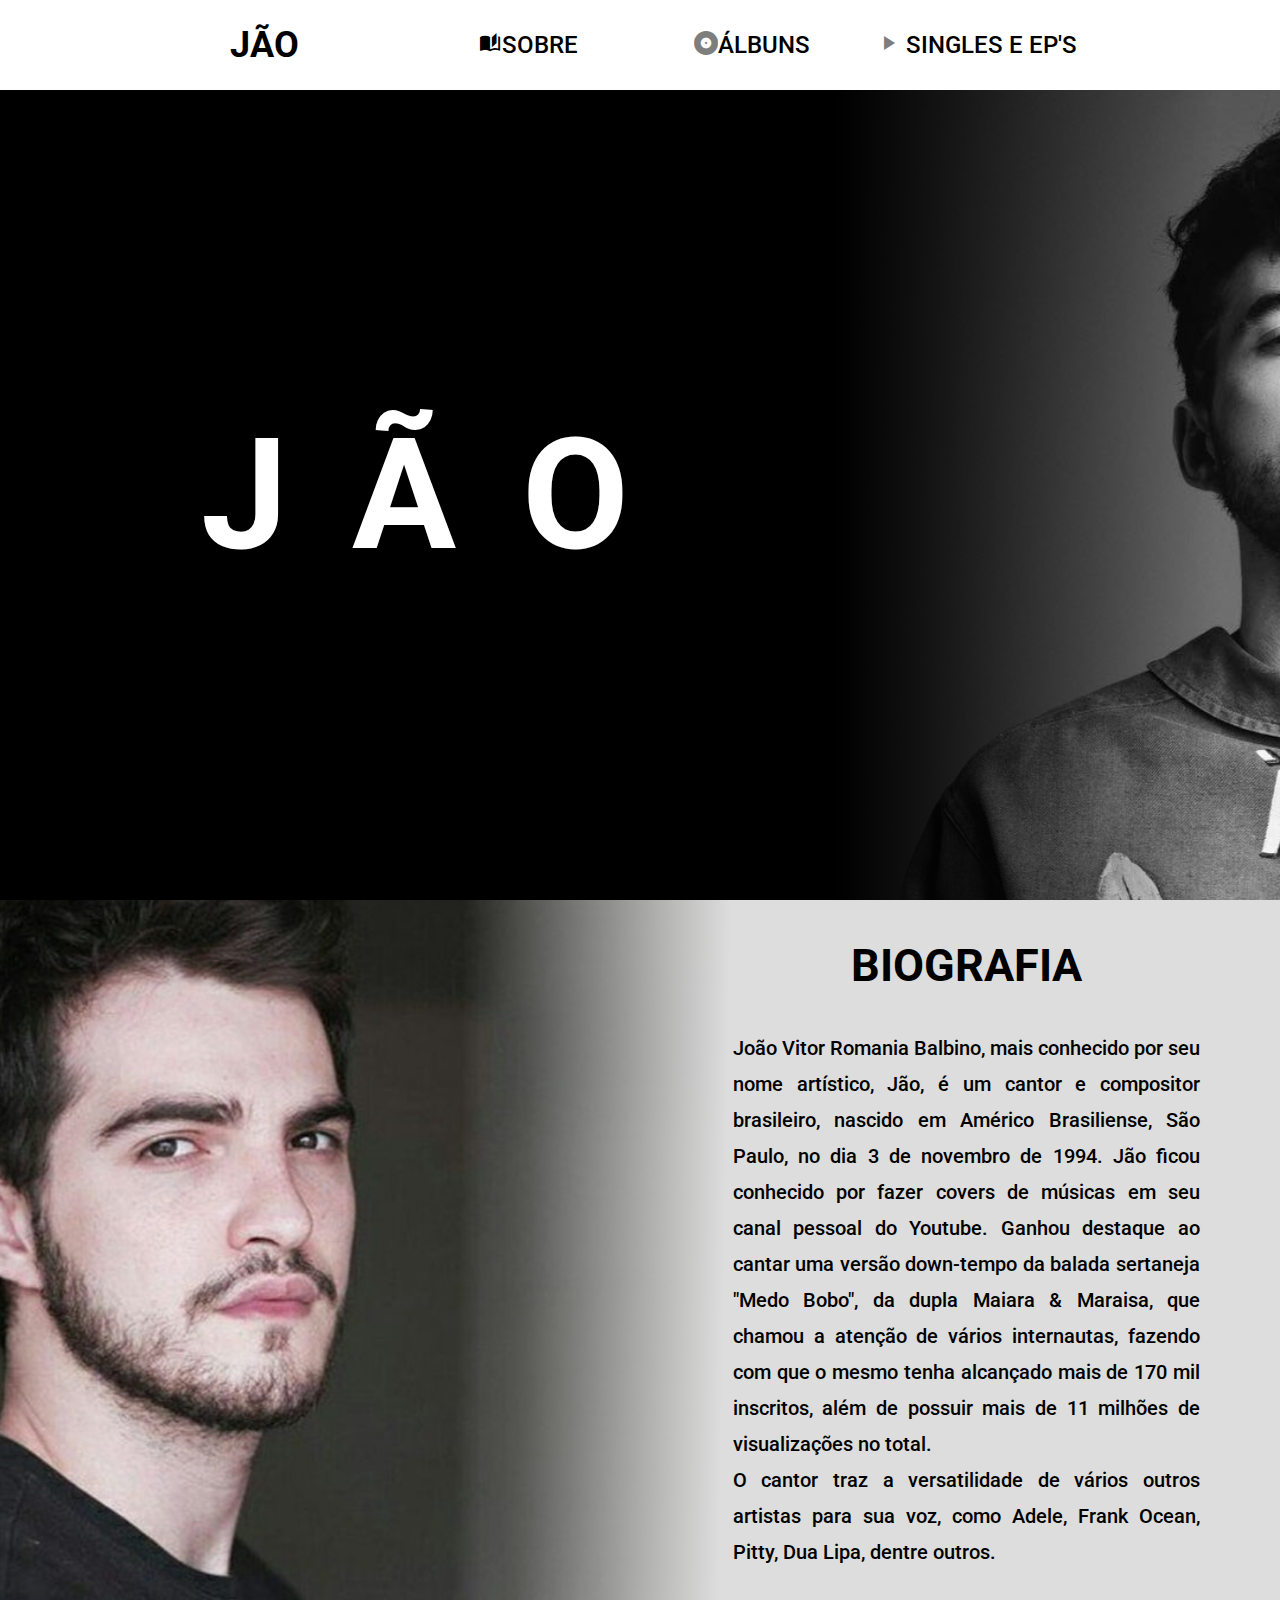
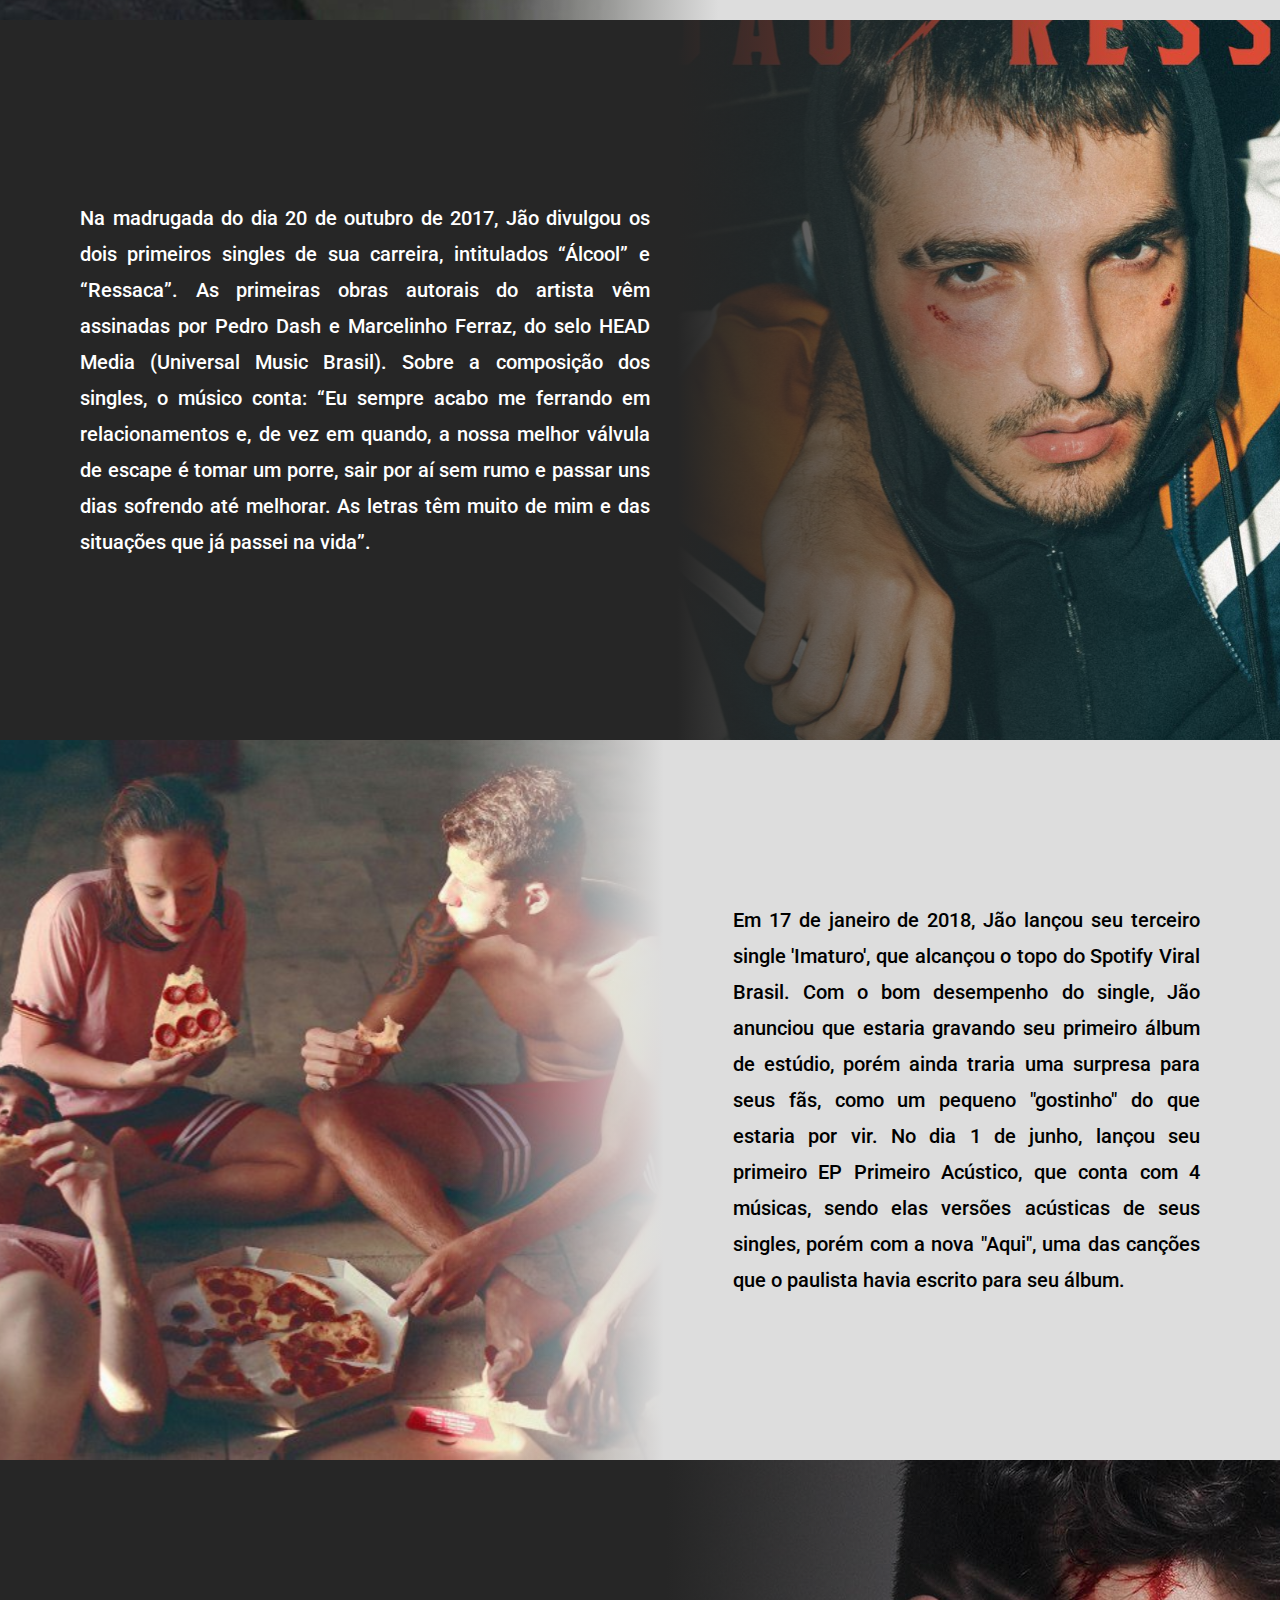
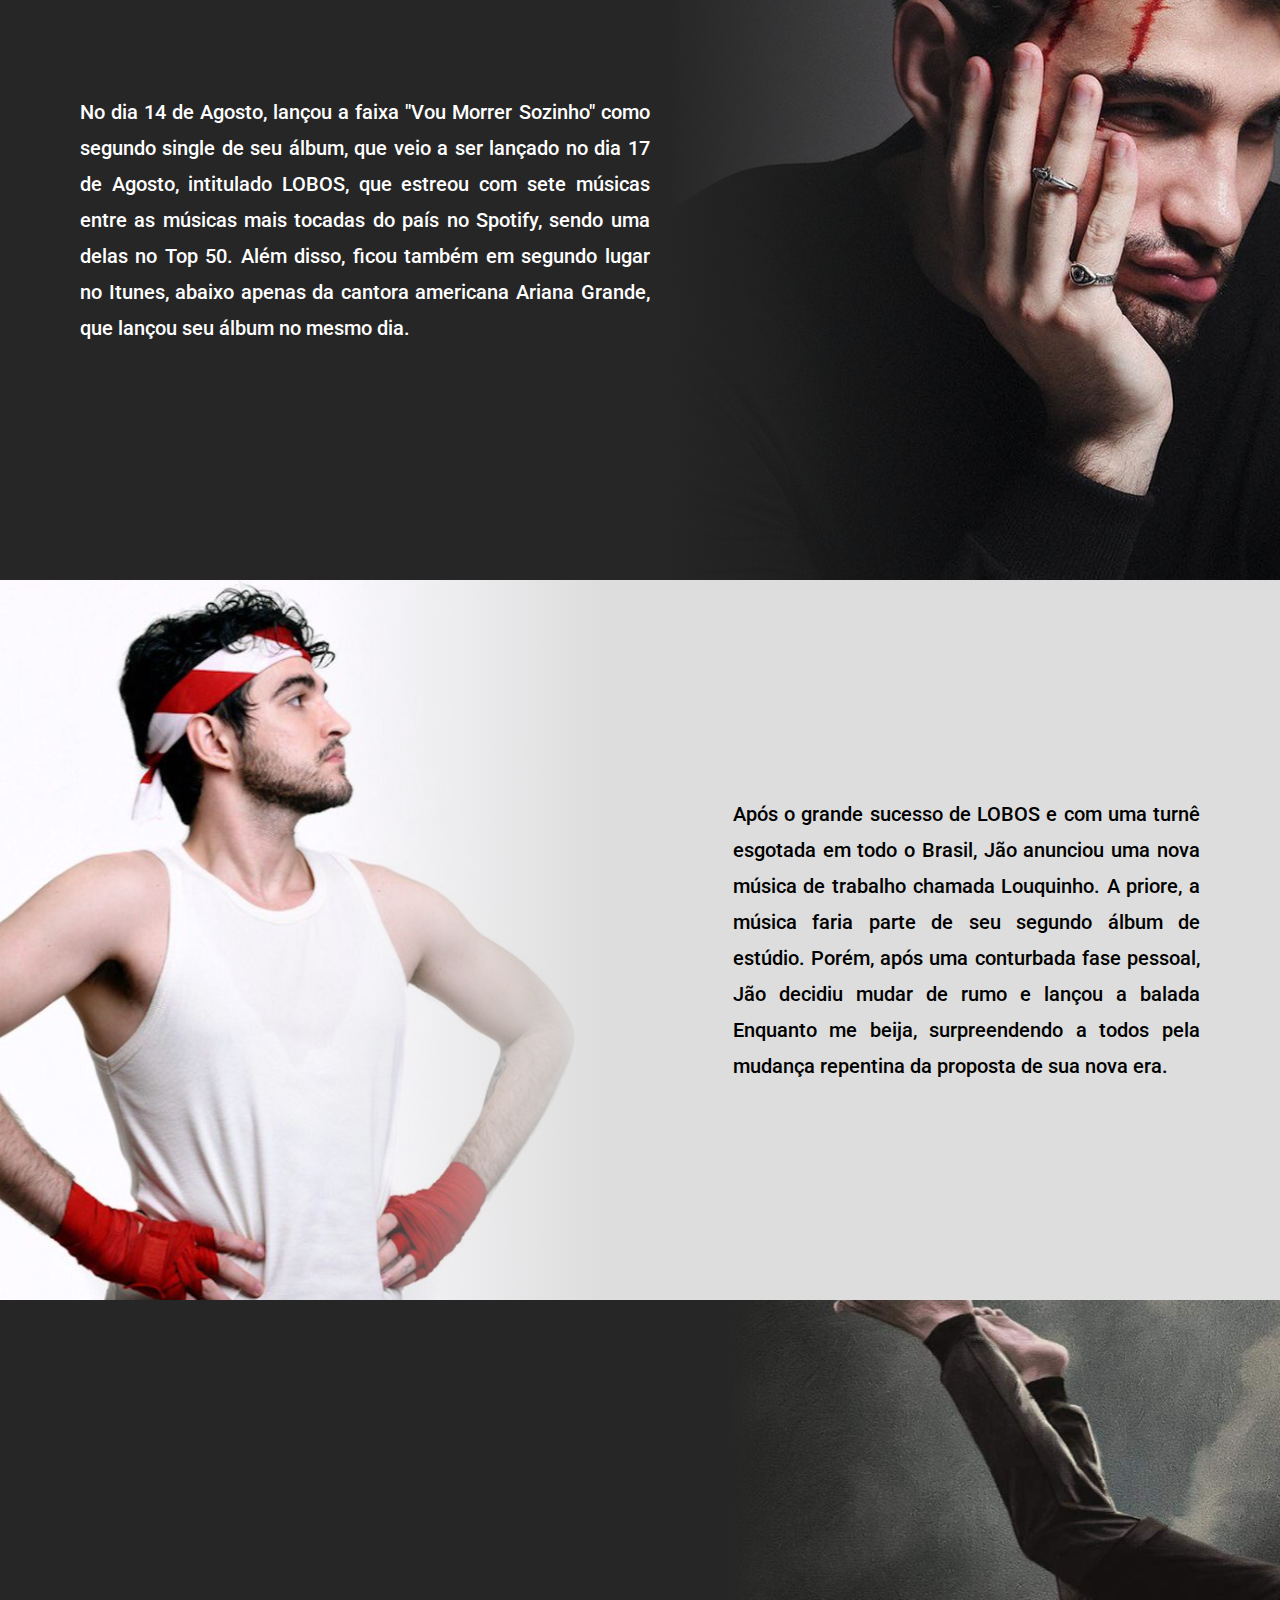
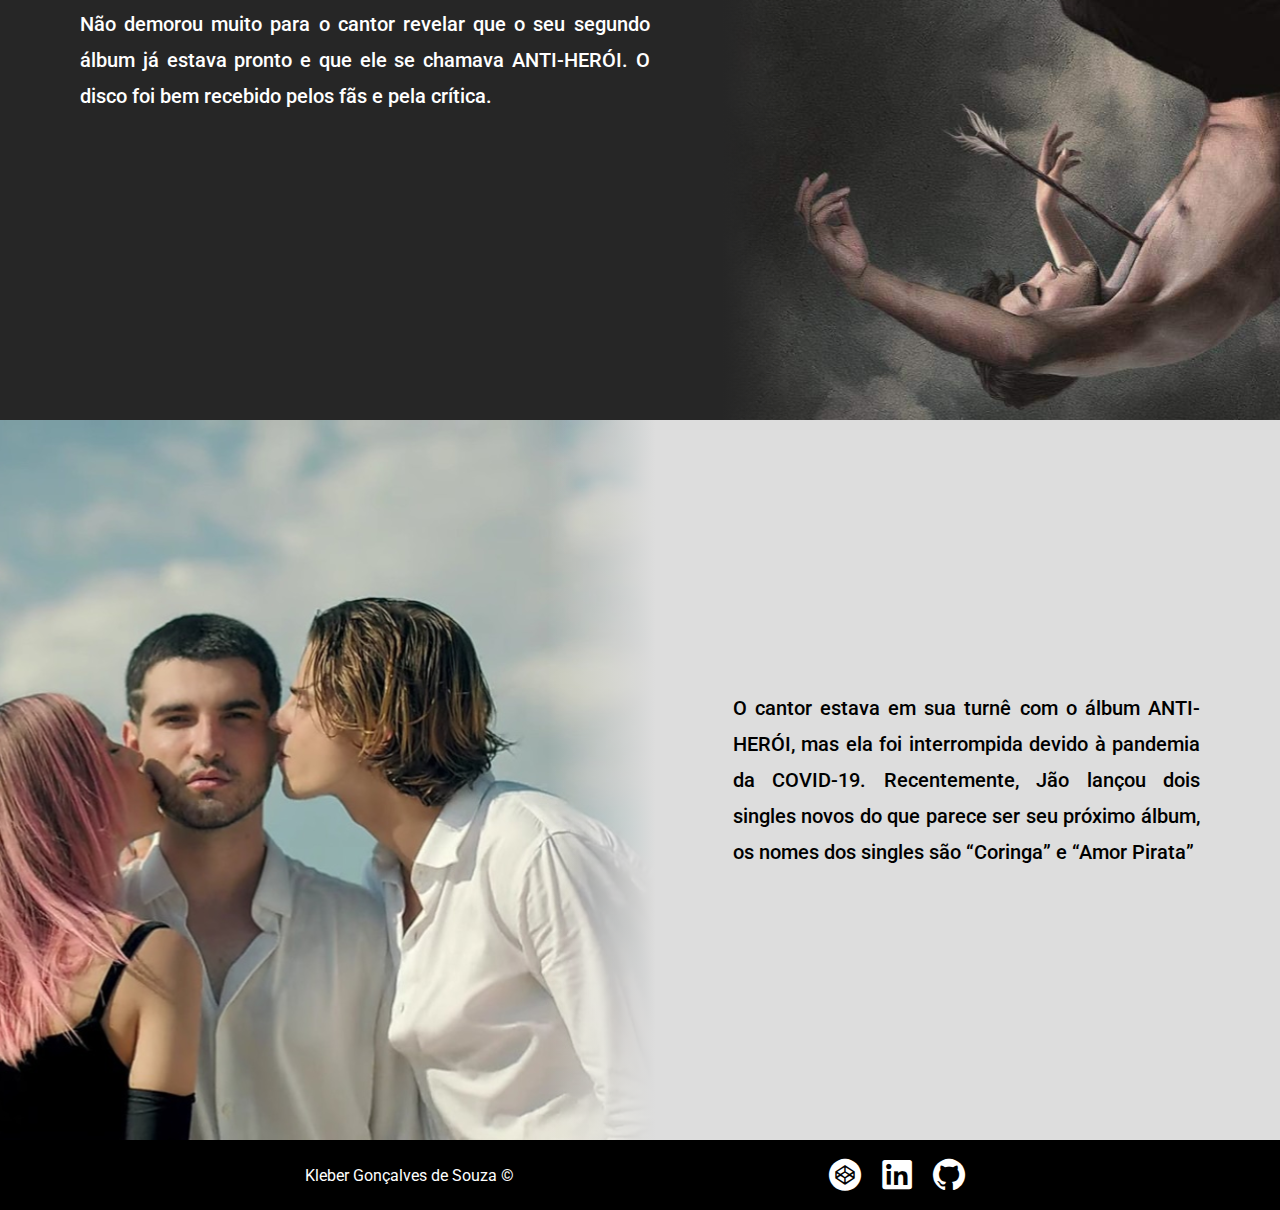
==== commit 1c91783b: "Upload" ====
--- a/Jao/index.html
+++ b/Jao/index.html
@@ -20,9 +20,12 @@
     <header>
         <input type="checkbox" id="bt_menu">
         <label for="bt_menu">&#9776;</label>
-
+        <h1 id="imageNoCheck"><a href="index.html">JÃO</a></h1>
         <nav id="idHeader">
             <ul>
+                <li>
+                    <h2 id="imageNoCheck2"><a href="index.html">JÃO</a></h2>
+                </li>
                 <li><a href="index.html">
                         <i class="icon-book-open-page-variant_24px-1"></i>SOBRE</a></li>
                 <li><a href="#"><i class="icon-album_24px" style="opacity: 0.5;"></i>ÁLBUNS</a>
@@ -40,10 +43,6 @@
                         <li><a href="singles.html">SINGLES</a></li>
                     </ul>
                 </li>
-                <li><a href="contato.html">
-                        <i class="icon-alternate_email_24px" style="opacity: 0.5;"></i>
-                        CONTATO
-                    </a></li>
             </ul>
         </nav>
     </header>
--- a/Jao/stylePaginas.css
+++ b/Jao/stylePaginas.css
@@ -379,7 +379,7 @@
 /* IMAGENS-ESCONDIDAS */
 #cMbHeader, #cMbSection, .imagensmobile {
     visibility: hidden;
-    position: fixed;
+    display: none;
     z-index: -100;
 }
 
@@ -664,13 +664,11 @@
         min-height: fit-content;
     }
 
-    h2.TituloPA{
-        transform: scale(0.4);
-    }
-
     main header.cIndex0, #TagMain article div, main#mainDisco div{
         background: transparent;
-        display: block;
+        display: flex;
+        align-items: center;
+        flex-direction: column;
     }
     img#cMbHeader, #cMbSection, .imagensmobile{
         visibility: visible;
@@ -686,10 +684,6 @@
         min-height: fit-content;
     }
 
-    h2.TituloPA{
-        transform: scale(0.8);
-    }
-
     main header.cIndex0, #TagMain article div{
         background: transparent;
         display: block;
--- a/Jao/style.css
+++ b/Jao/style.css
@@ -5,16 +5,23 @@
 }
 
 body {
+    min-width: 20rem;
+    max-width: 100vw;
     font-family: 'Roboto', sans-serif;
     background-color: white;
 }
 
 /* HEADER---------------------------------- */
+header {
+    display: block;
+    width: 100%;
+}
+
 #idHeader {
     background-color: white;
     color: black;
     width: 100%;
-    height: 5rem;
+    height: 10vh;
     font-size: 1.5rem;
     display: flex;
     align-items: center;
@@ -26,6 +33,9 @@
     z-index: 100;
     list-style: none;
     position: relative;
+    display: flex;
+    align-items: center;
+    flex-wrap: wrap;
 }
 
 #idHeader ul li {
@@ -40,11 +50,13 @@
     text-decoration: none;
     text-align: center;
     background-color: white;
+    transition:  all .4s;
 }
 
 #idHeader ul ul {
     position: absolute;
     visibility: hidden;
+    display: block;
 }
 
 #idHeader ul li:hover ul {
@@ -57,9 +69,13 @@
 }
 
 #idHeader ul ul li a:hover{
-    background-color: #6c6a6a;
+    background-color: #443636;
     color: white;
-    transition: 0.2s;
+    transition: all .4s;
+}
+
+#imageNoCheck {
+    display: none;
 }
 
 label[for="bt_menu"] {
@@ -158,9 +174,6 @@
 }
 
 /* TÍTULO PRIMEIRO ACÚSTICO */
-.TituloPA{
-    margin-left: 4rem;
-}
 
 /* TÍTULO BIOGRAFIA */
 h3.biog {
@@ -221,134 +234,14 @@
     text-decoration: none;
 }
 
-/* CONTATO-------------------- */
-.bodyContato{
-    height: 100vh;
-    min-width: 436px;
-}
-
-.mainContato {
-    display: flex;
-    background-color: #DDDDDD;
-    justify-content: center;
-}
-
-form {
-    position: relative;
-    margin:  3rem 8.437rem;
-    width: 100%;
-    color: white;
-    background-color: #262626;
-    border-radius: 7px;
-    display: flex;
-    justify-content: center;
-}
-
-input {
-    width: 100%;
-    color: black;
-    background-color: white;
-    height: 2rem;
-    border-style: none;
-    border-radius: 5px;
-}
-
-input[type="text"]{
-    width: 100%;
-}
-
-input[type="email"], textarea  {
-    width: 100%;
-}
-
-#contato span {
-    font-weight: 900;
-    font-style: normal;
-    letter-spacing: 0.395em;
-    line-height: 214%;
-    font-size: 2.25rem;
-    display: flex;
-    justify-content: center;
-}
-
-fieldset {
-    line-height: 200%;
-    border-style: none;
-    width: 80%;
-}
-
-fieldset#contato {
-    padding: 2rem;
-}
-
-.nomesobrenome fieldset {
-    width: 49%;
-}
-
-.nomesobrenome {
-    border: 4rem;
-    width: 100%;
-    display: flex;
-    flex-direction: row;
-    flex-wrap: nowrap;
-    justify-content: space-between;
-    line-height: 200%;
-}
-
-.avaliacaobotoes {
-    margin-top: 1rem;
-    margin-bottom: 1rem;
-    border: 4rem;
-    width: 100%;
-    display: flex;
-    flex-direction: row;
-    flex-wrap: nowrap;
-    align-items: center;
-    justify-content: space-between;
-    line-height: 200%;
-}
-
-.avaliacao {
-    display: flex;
-    flex-direction: row;
-    flex-wrap: nowrap;
-    align-items: center;
-    justify-content: space-evenly;
-    line-height: 200%;
-}
-
-input[type="reset"], input[type="submit"]{
-    color: black;
-    background-color: white;
-    font-family: Roboto;
-    font-style: normal;
-    font-weight: normal;
-    font-size: 1.1rem;
-    line-height: 128.69%;
-    /* or 31px */
-    text-align: center;
-    box-shadow: 2px 5px 8px rgba(255, 255, 255, 0.25);
-    border-radius: 7.42857px;
-    width: 8rem;
-    height: 2.5rem;
-}
-
-input[type="reset"]:hover, input[type="submit"]:hover{
-    transition: 0.3s;
-    transform: scale(1.2);
-}
-
-::placeholder {
-    font-family: "Roboto", sans-serif;
-    padding-left: 1rem;
-}
-
 /* RESPONSIVIDADE-------------------- */
 
 @media(max-width: 900px) {
+    /* HEADER */
     label[for="bt_menu"]{
         display: block;
     }
+
     #bt_menu:checked ~ #idHeader{
         display: block;
         margin-left: 0;
@@ -410,50 +303,6 @@
         text-align: justify;
     }
 
-    .TituloPA, div h2{
-        margin-left: 0rem;
-        transform: scale(0.8);
-    }
-
-    .nomesobrenome {
-        flex-direction: column;
-        flex-wrap: wrap;
-    }
-
-    textarea {
-        background: #FFFFFF;
-        border: 1px solid #000000;
-        border-radius: 10px; 
-        height: 13rem;
-        width: 100%;
-        padding-left: 20px;
-        padding-top: 10px;
-    }
-
-    input {
-        background: #FFFFFF;
-        border: 1px solid #000000;
-        border-radius: 10px; 
-        height: 2.5rem;
-        width: 100%;
-        padding-left: 20px;
-    }   
-    label {
-        font-size: clamp(1.4em, 1.25vw, 2em);
-    }
-    textarea:focus, input:focus, select:focus {
-        box-shadow: 0 0 0 0;
-        outline: 0;
-    } 
-
-    input[type="reset"], input[type="submit"]{
-        transform: scale(0.8);
-    }
-
-    .nomesobrenome fieldset {
-        width: 100%;
-    }
-
     .cIndexImpar, .cIndexPar{
         font-size: 0.9rem;
     }
@@ -464,6 +313,22 @@
 }
 
 @media(min-width: 0px) and (max-width:769px) {
+    .FaixaImpar article {
+        margin: 0;
+    }
+}
+
+@media(min-width: 0px) and (max-width:769px) {
+    h2 {
+        padding: 0.3rem;
+        margin: 0;
+        width: 80%;
+    }
+
+    h2 img {
+        width: 100%;
+    }
+    
     div, .cIndex0 {
         height: fit-content;
         /* display: block; */
@@ -471,13 +336,9 @@
     }
 
     div {
-        padding-bottom: 1rem;
-    }
-
-    h2.TituloPA {
-        transform: scale(0.4);
-        display: block;
-    }
+        padding: 1rem 0;
+    }
+
 
     .cIndex0 h2 {
         font-size: 6rem;
@@ -520,7 +381,7 @@
         margin: 0;
         height: fit-content;
         padding: 1rem 2rem 1rem 2rem;
-        width: 100vw;
+        width: 100%;
     }
 
     .cIndexImpar, .cIndexPar {
@@ -551,58 +412,6 @@
         display: block;
         width: 90vw;
         align-self: center;
-    }
-
-    
-    .nomesobrenome {
-        flex-direction: column;
-        flex-wrap: wrap;
-    }
-
-    form {
-        position: relative;
-    }
-
-    .avaliacao, .avaliacaobotoes, .nomesobrenome {
-        width: 100%;
-    }
-
-    .avaliacaobotoes {
-        flex-wrap: wrap;
-    }
-
-    textarea {
-        background: #FFFFFF;
-        border: 1px solid #000000;
-        border-radius: 10px; 
-        height: 13rem;
-        width: 100%;
-        padding-left: 20px;
-        padding-top: 10px;
-    }
-
-    input {
-        background: #FFFFFF;
-        border: 1px solid #000000;
-        border-radius: 10px; 
-        height: 2.5rem;
-        width: 100%;
-        padding-left: 20px;
-    }   
-    label {
-        font-size: clamp(1.4em, 1.25vw, 2em);
-    }
-    textarea:focus, input:focus, select:focus {
-        box-shadow: 0 0 0 0;
-        outline: 0;
-    } 
-
-    input[type="reset"], input[type="submit"]{
-        transform: scale(0.8);
-    }
-
-    .nomesobrenome fieldset {
-        width: 100%;
     }
 
     #idFooter {
